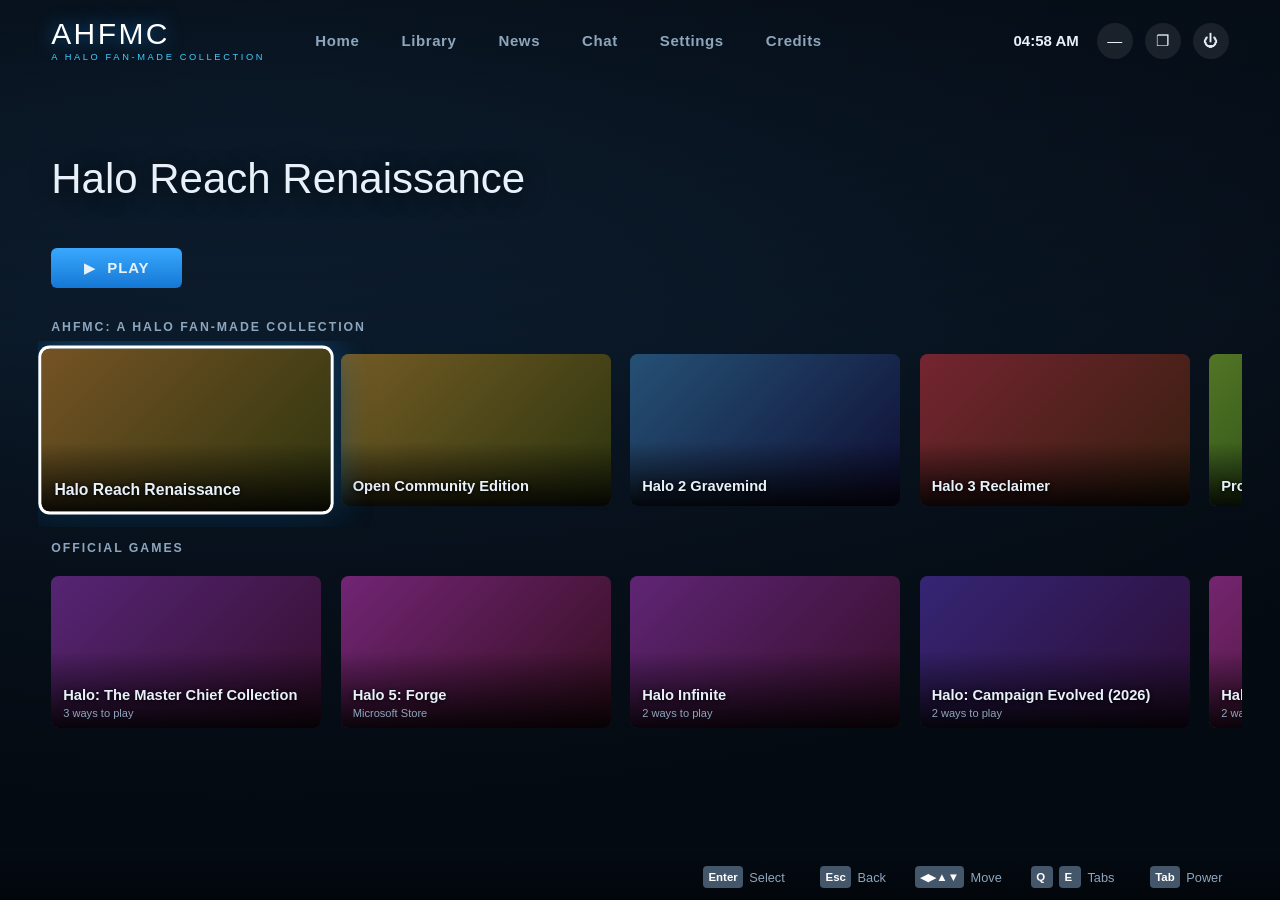
==== ClassicHalo/bigpicture/index.html @ d08db9fb "v1.0.0" ====
<!DOCTYPE html>
<html lang="en">
<head>
<meta charset="utf-8" />
<title>AHFMC: A Halo Fan-Made Collection - Big Picture</title>
<link rel="stylesheet" type="text/css" href="bigpicture.css" />
<script src="bigpicture.js" defer></script>
</head>
<body class="mouseMode">
<video id="bgv" muted loop playsinline></video>
<audio id="bgm" loop preload="auto"></audio>
<div id="bg"></div>
<div id="bgart"></div>
<div id="shade"></div>
<div id="dragBar"></div>

<header id="top">
	<div id="brand"><b>AHFMC</b><span>A HALO FAN-MADE COLLECTION</span></div>
	<nav id="nav">
		<a class="fx tab" data-view="home">Home</a>
		<a class="fx tab" data-view="library">Library</a>
		<a class="fx tab" data-view="news">News<i id="newDot"></i></a>
		<a class="fx tab" data-act="chat">Chat</a>
		<a class="fx tab" data-view="settings">Settings</a>
		<a class="fx tab" data-view="credits">Credits</a>
	</nav>
	<div id="sys">
		<span id="clock"></span>
		<a class="fx round" id="minBtn" title="Minimize">&#8212;</a>
		<a class="fx round" id="winBtn" title="Windowed">&#10064;</a>
		<a class="fx round" id="powerBtn" title="Power">&#9211;</a>
	</div>
</header>

<main>
	<section id="home" class="view on">
		<div id="hero">
			<div id="heroTitle"></div>
			<div id="heroSub"></div>
			<a class="fx btn primary" id="heroPlay">&#9654;&nbsp; PLAY</a>
		</div>
		<div class="shelfName">AHFMC: A HALO FAN-MADE COLLECTION</div>
		<div class="shelf" id="shelfFan"></div>
		<div class="shelfName">OFFICIAL GAMES</div>
		<div class="shelf" id="shelfOff"></div>
	</section>
	<section id="library" class="view">
		<h2>Library</h2>
		<div class="grid" id="gridAll"></div>
	</section>
	<section id="news" class="view"><h2>News</h2><div id="newsList"><div class="note">Loading the latest release notes...</div></div></section>
	<section id="settings" class="view"><h2>Settings</h2><div id="setWrap"><div id="setCats"></div><div id="setList"></div></div></section>
	<section id="credits" class="view">
		<h2>Credits</h2>
		<div class="card"><h3>AHFMC: A Halo Fan-Made Collection</h3>
			<p>Launcher made by <a class="fx link" data-url="https://github.com/WhyWasThisNotAThing">WhyWasThisNotAThing</a></p>
			<p class="dim">Fan made project. Not made by, affiliated with or endorsed by Microsoft, Xbox Game Studios or Halo Studios. Halo and its related names, logos and artwork belong to Microsoft.</p></div>
		<div class="card"><h3>Fan projects it launches</h3>
			<p>Halo 3 Reclaimer: <a class="fx link" data-url="https://github.com/ProjectReclaimer/project-reclaimer-releases">Project Reclaimer releases</a></p>
			<p>Halo Reach Renaissance: <a class="fx link" data-url="https://github.com/NETF1ix/reach-renaissance-releases">NETF1ix releases</a></p>
			<p>Halo 2 Gravemind: <a class="fx link" data-url="https://github.com/BriRoz1/h2gravemind-releases/releases/">h2gravemind-releases (BriRoz1)</a></p>
			<p>Open Community Edition: <a class="fx link" data-url="https://opencommunityedition.com/">opencommunityedition.com</a></p>
			<p>Project Groundside: <a class="fx link" data-url="https://discord.gg/nRusWYMdYu">Project Groundside Discord</a></p></div>
		<div class="card"><h3>Contact</h3>
			<p>Contact me: <a class="fx link" data-mail="1">whywasthisnotathing@gmail.com</a></p></div>
		<div class="card"><h3>Official games</h3>
			<p class="dim">Halo MCC, Infinite, Campaign Evolved and the other official games are only opened through Steam or the Microsoft Store.</p></div>
		<div class="card"><h3>Menu and media</h3>
			<p>Menu sprites and font come from the Classic Halo CE menu: web interface by Oscar Sanchez (owhs), Halo font by Will Turnbow (dafont), images from halopedia.org. The background video and music are chosen by you.</p>
			<p class="dim">The Big Picture layout is only a look inspired by Steam Big Picture. It is not made by or connected to Valve.</p></div>
	</section>
</main>

<footer id="hints"></footer>
<div id="detail" class="overlay"></div>
<div id="power" class="overlay"></div>
<div id="drop" class="overlay"></div>
<div id="status"><span id="statusText"></span> <a id="cancelDl" style="display:none">Cancel</a><div id="bar"><i></i></div></div>
<div id="countdown"></div>
</body>
</html>
---- ClassicHalo/bigpicture/bigpicture.css ----
@font-face { font-family: 'Handel'; src: local('Bahnschrift'), local('Segoe UI'); }
@font-face { font-family: 'Halo'; src: local('Bahnschrift'), local('Segoe UI'); }
:root { --accent:#1a9fff; --accent2:#3fd0ff; --panel:rgba(20,32,48,.72); --panel2:rgba(34,52,76,.82); --text:#e8f1fa; --dim:#8ea6bd; --ok:#5ee08a; --no:#ff9d5c; --pad:4vw; }
* { box-sizing:border-box; -webkit-user-select:none; user-select:none; }
html,body { margin:0; height:100%; overflow:hidden; background:#06101a; color:var(--text); font-family:'Handel','Segoe UI',sans-serif; font-size:max(1.05vw,15px); }
body.padMode,body.padMode *,body.noCursor,body.noCursor * { cursor:none!important; }
a { color:inherit; text-decoration:none; cursor:pointer; }
#bg { position:fixed; inset:0; background:radial-gradient(120% 90% at 20% 0%,#16324d 0%,#0b1a2a 55%,#050b12 100%); }
#bgart { position:fixed; inset:-6%; background-size:cover; background-position:center; filter:blur(28px) saturate(1.2); opacity:0; transition:opacity .6s; }
#bgart.on { opacity:.38; }
body.sharp #bgart { inset:0; filter:none; }
body.sharp #bgart.on { opacity:.55; }
#bgv { position:fixed; inset:0; width:100%; height:100%; object-fit:cover; display:none; }
body.hybrid #bgv { display:block; }
body.hybrid #bg { display:none; }
body.hybrid #bgart { opacity:0!important; }
#shade { position:fixed; inset:0; background:linear-gradient(180deg,rgba(4,10,18,.78) 0%,rgba(4,10,18,.25) 38%,rgba(4,10,18,.7) 100%); pointer-events:none; }
body.hybrid #shade { background:linear-gradient(180deg,rgba(4,10,18,.72) 0%,rgba(4,10,18,.35) 40%,rgba(4,10,18,.78) 100%); }
body.paused #bgv { visibility:hidden; }
#dragBar { position:fixed; left:0; top:0; right:0; height:8px; z-index:50; display:none; }

#top { position:fixed; left:0; right:0; top:0; z-index:10; height:5.4em; padding:0 var(--pad); display:flex; align-items:center; gap:2.2em; }
#brand { display:flex; flex-direction:column; line-height:1; min-width:11em; }
#brand b { font:2em/1 'Halo','Handel',sans-serif; letter-spacing:.08em; color:#fff; text-shadow:0 0 18px rgba(26,159,255,.6); }
#brand span { font:.62em 'Handel',sans-serif; letter-spacing:.28em; color:var(--accent2); margin-top:.35em; }
#nav { display:flex; gap:.5em; flex:1; }
.tab { position:relative; padding:.55em 1.15em; border-radius:2em; font-weight:600; letter-spacing:.04em; color:var(--dim); background:transparent; transition:background .15s,color .15s,transform .15s; }
.tab.on { color:#fff; background:rgba(255,255,255,.1); }
.tab i { display:none; position:absolute; right:.35em; top:.35em; width:.55em; height:.55em; border-radius:50%; background:var(--accent); }
.tab i.on { display:block; }
#sys { display:flex; align-items:center; gap:.8em; }
#clock { font-weight:600; color:var(--text); margin-right:.4em; font-variant-numeric:tabular-nums; }
.round { width:2.4em; height:2.4em; border-radius:50%; display:grid; place-items:center; background:rgba(255,255,255,.08); }

.fx { outline:none; }
.fx.focus { box-shadow:0 0 0 .2em #fff,0 .8em 2.2em rgba(0,0,0,.55),0 0 2.4em rgba(26,159,255,.55); }
.tab.focus,.round.focus { background:#fff; color:#0b1a2a; box-shadow:0 0 1.4em rgba(26,159,255,.6); }
.tile.focus { transform:scale(1.07); z-index:2; }

main { position:fixed; left:0; right:0; top:5.4em; bottom:3.6em; }
.view { display:none; position:absolute; inset:0; overflow-y:auto; overflow-x:hidden; padding:0 var(--pad) 3em; scrollbar-width:none; scroll-behavior:smooth; }
.view::-webkit-scrollbar { display:none; }
.view.on { display:block; animation:vin .28s ease-out; }
@keyframes vin { from { opacity:0; transform:translateY(1.2em); } to { opacity:1; transform:none; } }
h2 { font:2em 'Handel','Segoe UI',sans-serif; margin:.5em 0 .7em; letter-spacing:.02em; }

#hero { padding:2.2em 0 1.2em; min-height:15em; display:flex; flex-direction:column; justify-content:flex-end; gap:.5em; }
#heroTitle { font:2.8em/1.05 'Handel','Segoe UI',sans-serif; text-shadow:0 .08em .5em rgba(0,0,0,.7); max-width:20em; }
#heroSub { font-size:1.05em; color:var(--dim); min-height:1.4em; }
#heroSub .ok { color:var(--ok); } #heroSub .no { color:var(--no); }
.btn { display:inline-block; padding:.75em 2.2em; border-radius:.4em; background:var(--panel2); font-weight:700; letter-spacing:.06em; align-self:flex-start; margin-top:.6em; transition:transform .15s,background .15s; }
.btn.primary { background:linear-gradient(180deg,#3aa8ff,#1478d4); }
.btn.focus { transform:scale(1.05); }
.shelfName { margin:1.1em 0 .6em; font-weight:700; letter-spacing:.16em; font-size:.82em; color:var(--dim); }
.shelf { display:flex; gap:1.3em; overflow-x:auto; overflow-y:hidden; padding:.9em .9em 1.4em; margin:0 -.9em; scrollbar-width:none; scroll-behavior:smooth; }
.shelf::-webkit-scrollbar { display:none; }
.grid { display:grid; grid-template-columns:repeat(auto-fill,minmax(17em,1fr)); gap:1.5em; padding:.9em; margin:0 -.9em; }

.tile { position:relative; flex:0 0 auto; width:18em; aspect-ratio:16/9; border-radius:.5em; overflow:hidden; background:linear-gradient(135deg,#1c3b5c,#0e2036); transition:transform .15s,box-shadow .15s; }
.grid .tile { width:auto; }
.tile .art { position:absolute; inset:0; background-size:cover; background-position:center; }
.tile .cap { position:absolute; left:0; right:0; bottom:0; padding:2.4em .8em .6em; background:linear-gradient(0deg,rgba(0,0,0,.88),transparent); }
.tile .cap b { display:block; font-size:.98em; line-height:1.15; text-shadow:0 1px 4px #000; }
.tile .cap i { display:block; font-style:normal; font-size:.74em; margin-top:.2em; color:var(--dim); }
.tile .cap i.ok { color:var(--ok); } .tile .cap i.no { color:var(--no); }
.tile .initial { position:absolute; inset:0; display:grid; place-items:center; font:4em 'Halo','Handel',sans-serif; color:rgba(255,255,255,.12); }

.card { background:var(--panel); border-radius:.6em; padding:1em 1.5em; margin-bottom:1em; max-width:50em; line-height:1.5; backdrop-filter:blur(8px); }
.card h3 { margin:.2em 0 .5em; color:var(--accent2); }
.card p { margin:.4em 0; }
.dim { color:var(--dim); }
.link { display:inline-block; padding:.05em .55em; border-radius:.3em; color:var(--accent2); text-decoration:underline; }
.note { color:var(--dim); padding:1em 0; }
#newsList .card { max-width:60em; }
#newsList .card h3 { display:flex; justify-content:space-between; gap:1em; }
#newsList .meta { font-size:.8em; color:var(--dim); margin-bottom:.4em; }
#newsList .new { background:var(--accent); color:#fff; border-radius:.3em; padding:.1em .5em; font-size:.7em; margin-left:.6em; }
#newsList .body { white-space:pre-wrap; max-height:11em; overflow:hidden; }
#newsList a.fx.link { margin-top:.5em; }

.setRow { display:flex; align-items:center; justify-content:space-between; gap:2em; max-width:56em; padding:.8em 1.3em; margin-bottom:.45em; background:var(--panel); border-radius:.5em; transition:transform .12s; }
.setRow.focus { background:var(--panel2); transform:translateX(.4em); }
.setRow .l b { display:block; font-size:1.02em; }
.setRow .l span { font-size:.78em; color:var(--dim); }
.setRow .v { white-space:nowrap; font-weight:700; color:var(--accent2); }
.setRow .v::before { content:'\25C0  '; opacity:.4; } .setRow .v::after { content:'  \25B6'; opacity:.4; }
.setRow .v.chk::before, .setRow .v.chk::after, .setRow .v.one::before, .setRow .v.one::after, .setRow .v.two::before, .setRow .v.two::after { content:none; }
.setRow .v.chk .box { display:inline-flex; align-items:center; justify-content:center; width:1.7em; height:1.7em; border:.14em solid var(--dim); border-radius:.4em; font-size:1.05em; color:var(--accent2); }
.setRow.on .v.chk .box { border-color:var(--accent2); background:rgba(63,208,255,.16); }
.setRow .v.one, .setRow .v.two { display:flex; align-items:center; gap:.7em; }
.setRow .v .val { font-style:normal; font-weight:600; color:var(--accent2); max-width:14em; overflow:hidden; text-overflow:ellipsis; }
.setRow .sbtn { display:inline-block; padding:.45em 1.1em; border-radius:.45em; background:rgba(26,159,255,.28); border:1px solid rgba(26,159,255,.6); color:#fff; font-weight:700; cursor:pointer; }
.setRow.focus .v.one .sbtn, a.sbtn.focus { background:var(--accent); border-color:#fff; }
#setWrap { display:flex; gap:2em; align-items:flex-start; }
#setCats { flex:0 0 14em; position:sticky; top:0; display:flex; flex-direction:column; gap:.3em; }
#setList { flex:1; min-width:0; }
.setCat { padding:.6em 1em; border-radius:.5em; font-weight:600; color:var(--dim); }
.setCat.on { background:rgba(255,255,255,.1); color:#fff; }
.setCat.focus { background:#fff; color:#0b1a2a; }
.setHead { margin:1.4em 0 .5em; font-weight:700; letter-spacing:.16em; font-size:.8em; color:var(--dim); }

#hints { position:fixed; left:0; right:0; bottom:0; z-index:10; height:3.6em; padding:0 var(--pad); display:flex; align-items:center; justify-content:flex-end; gap:1.8em; background:linear-gradient(0deg,rgba(2,6,10,.85),transparent); font-size:.85em; color:var(--dim); }
#hints span { display:flex; align-items:center; gap:.5em; }
#hints .hb { cursor:pointer; padding:.3em .5em; border-radius:.4em; }
#hints .hb:hover { color:#fff; background:rgba(255,255,255,.1); }
.key { display:inline-grid; place-items:center; min-width:1.9em; height:1.9em; padding:0 .45em; border-radius:50%; font-weight:800; font-size:.9em; color:#fff; background:#44566a; }
.key.sq { border-radius:.35em; }
.key.A { background:#3c9b4f; } .key.B { background:#c74545; } .key.X { background:#2f7fd1; } .key.Y { background:#c9a227; }

.overlay { display:none; position:fixed; inset:0; z-index:30; align-items:center; justify-content:center; background:rgba(2,6,12,.72); backdrop-filter:blur(10px); }
.overlay.on { display:flex; animation:vin .2s ease-out; }
.sheet { display:flex; gap:2.4em; width:min(62em,88vw); background:rgba(14,26,40,.94); border-radius:.8em; padding:2em; box-shadow:0 2em 6em rgba(0,0,0,.7); }
.sheet .dArt { flex:0 0 22em; align-self:flex-start; aspect-ratio:16/9; border-radius:.5em; background:linear-gradient(135deg,#1c3b5c,#0e2036) center/cover; }
.sheet .dInfo { flex:1; min-width:0; }
.sheet h2 { margin:.1em 0 .2em; font-family:'Handel','Segoe UI',sans-serif; }
.sheet .st { margin:0 0 1.2em; color:var(--dim); }
.sheet .st .ok { color:var(--ok); } .sheet .st .no { color:var(--no); }
.act { display:flex; justify-content:space-between; gap:1em; padding:.8em 1.2em; margin-bottom:.45em; border-radius:.4em; background:var(--panel2); font-weight:600; }
.act.primary { background:linear-gradient(180deg,#3aa8ff,#1478d4); }
.act small { font-weight:400; opacity:.8; }
.act.focus { transform:translateX(.35em); }
.power { flex-direction:column; width:24em; gap:0; display:block; }
.power h2 { text-align:center; }

#status { position:fixed; left:50%; bottom:4.6em; transform:translate(-50%,1em); z-index:40; opacity:0; pointer-events:none; min-width:22em; padding:.7em 1.2em; border-radius:.5em; background:rgba(8,18,30,.92); text-align:center; transition:opacity .2s,transform .2s; }
#status.on { opacity:1; transform:translate(-50%,0); }
#bar { height:.35em; margin-top:.5em; border-radius:1em; background:rgba(255,255,255,.12); overflow:hidden; }
#bar i { display:block; height:100%; width:0; background:var(--accent); transition:width .2s; }
#bar.ind i { width:35%; animation:ind 1.1s infinite ease-in-out; }
@keyframes ind { 0% { margin-left:-35%; } 100% { margin-left:100%; } }
#countdown{position:fixed;inset:0;z-index:60;display:none;align-items:center;justify-content:center;background:#000000c4;color:#fff;font-family:'Handel','Segoe UI',sans-serif;font-size:34vh;line-height:1;text-shadow:0 0 50px #32baff,5px 5px 0 #000;pointer-events:none}
#countdown.on{display:flex}
#countdown.go{color:#7bd88f;text-shadow:0 0 50px #7bd88f,5px 5px 0 #000}
#countdown span{display:block;animation:countpop .42s ease-out}
@keyframes countpop{from{transform:scale(1.5);opacity:.25}to{transform:scale(1);opacity:1}}

.sheet.drop { display:block; width:min(26em,88vw); padding:1.6em 1.8em; }
.sheet.drop h2 { margin:0 0 .8em; }
.setRow .v.dd::before { content:none; } .setRow .v.dd::after { content:'  \25BE'; opacity:.7; }
*{font-family:'Handel','Segoe UI',sans-serif;font-synthesis:none}
button,input,select,textarea{font-family:'Handel','Segoe UI',sans-serif}
#brand b,.tile .initial{font-family:'Halo','Handel',sans-serif}
#cancelDl{margin-left:1em;padding:.05em .9em;border:.12em solid var(--accent2,#5db4ff);border-radius:.4em;cursor:pointer;pointer-events:auto}
#cancelDl:hover{background:rgba(93,180,255,.25)}
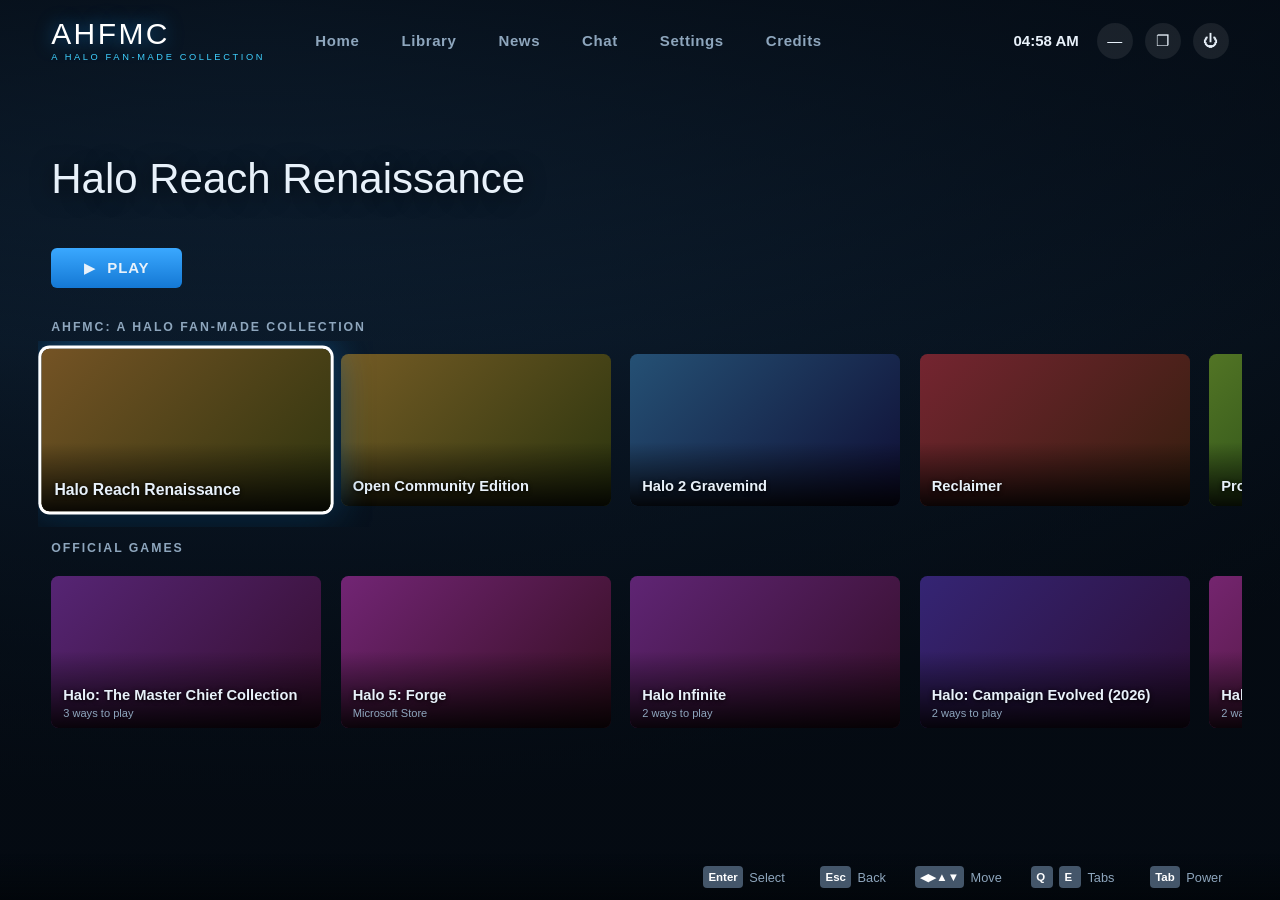
==== commit 4caf2ab1: "Add one-click party joining, custom countdown sounds and Project Raven Party finder - Posting now cr" ====
--- a/ClassicHalo/bigpicture/index.html
+++ b/ClassicHalo/bigpicture/index.html
@@ -56,11 +56,12 @@
 			<p>Launcher made by <a class="fx link" data-url="https://github.com/WhyWasThisNotAThing">WhyWasThisNotAThing</a></p>
 			<p class="dim">Fan made project. Not made by, affiliated with or endorsed by Microsoft, Xbox Game Studios or Halo Studios. Halo and its related names, logos and artwork belong to Microsoft.</p></div>
 		<div class="card"><h3>Fan projects it launches</h3>
-			<p>Halo 3 Reclaimer: <a class="fx link" data-url="https://github.com/ProjectReclaimer/project-reclaimer-releases">Project Reclaimer releases</a></p>
+			<p>Reclaimer: <a class="fx link" data-url="https://github.com/ProjectReclaimer/project-reclaimer-releases">Project Reclaimer releases</a></p>
 			<p>Halo Reach Renaissance: <a class="fx link" data-url="https://github.com/NETF1ix/reach-renaissance-releases">NETF1ix releases</a></p>
 			<p>Halo 2 Gravemind: <a class="fx link" data-url="https://github.com/BriRoz1/h2gravemind-releases/releases/">h2gravemind-releases (BriRoz1)</a></p>
 			<p>Open Community Edition: <a class="fx link" data-url="https://opencommunityedition.com/">opencommunityedition.com</a></p>
-			<p>Project Groundside: <a class="fx link" data-url="https://discord.gg/nRusWYMdYu">Project Groundside Discord</a></p></div>
+			<p>Project Groundside: <a class="fx link" data-url="https://discord.gg/nRusWYMdYu">Project Groundside Discord</a></p>
+			<p>Project Raven: <a class="fx link" data-url="https://github.com/bryantmh/project-raven/releases">Project Raven releases (bryantmh)</a></p></div>
 		<div class="card"><h3>Contact</h3>
 			<p>Contact me: <a class="fx link" data-mail="1">whywasthisnotathing@gmail.com</a></p></div>
 		<div class="card"><h3>Official games</h3>
